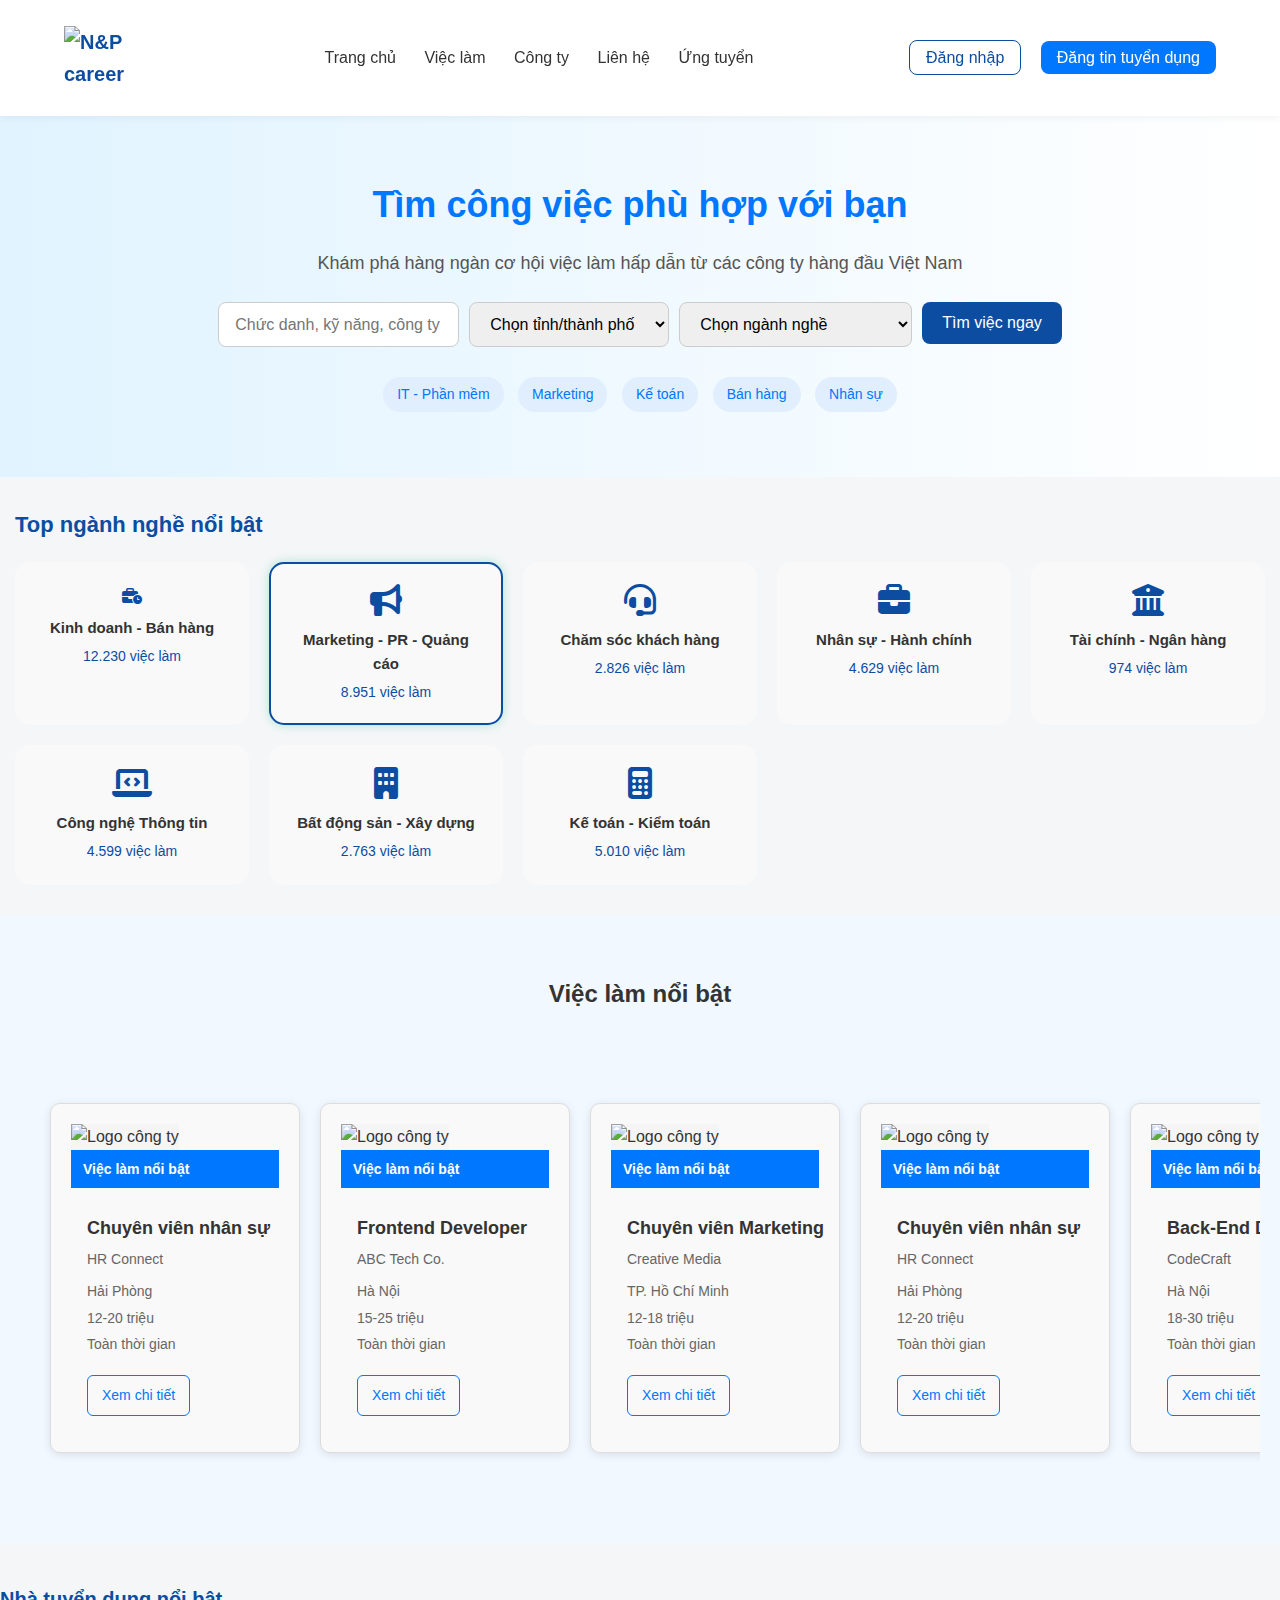
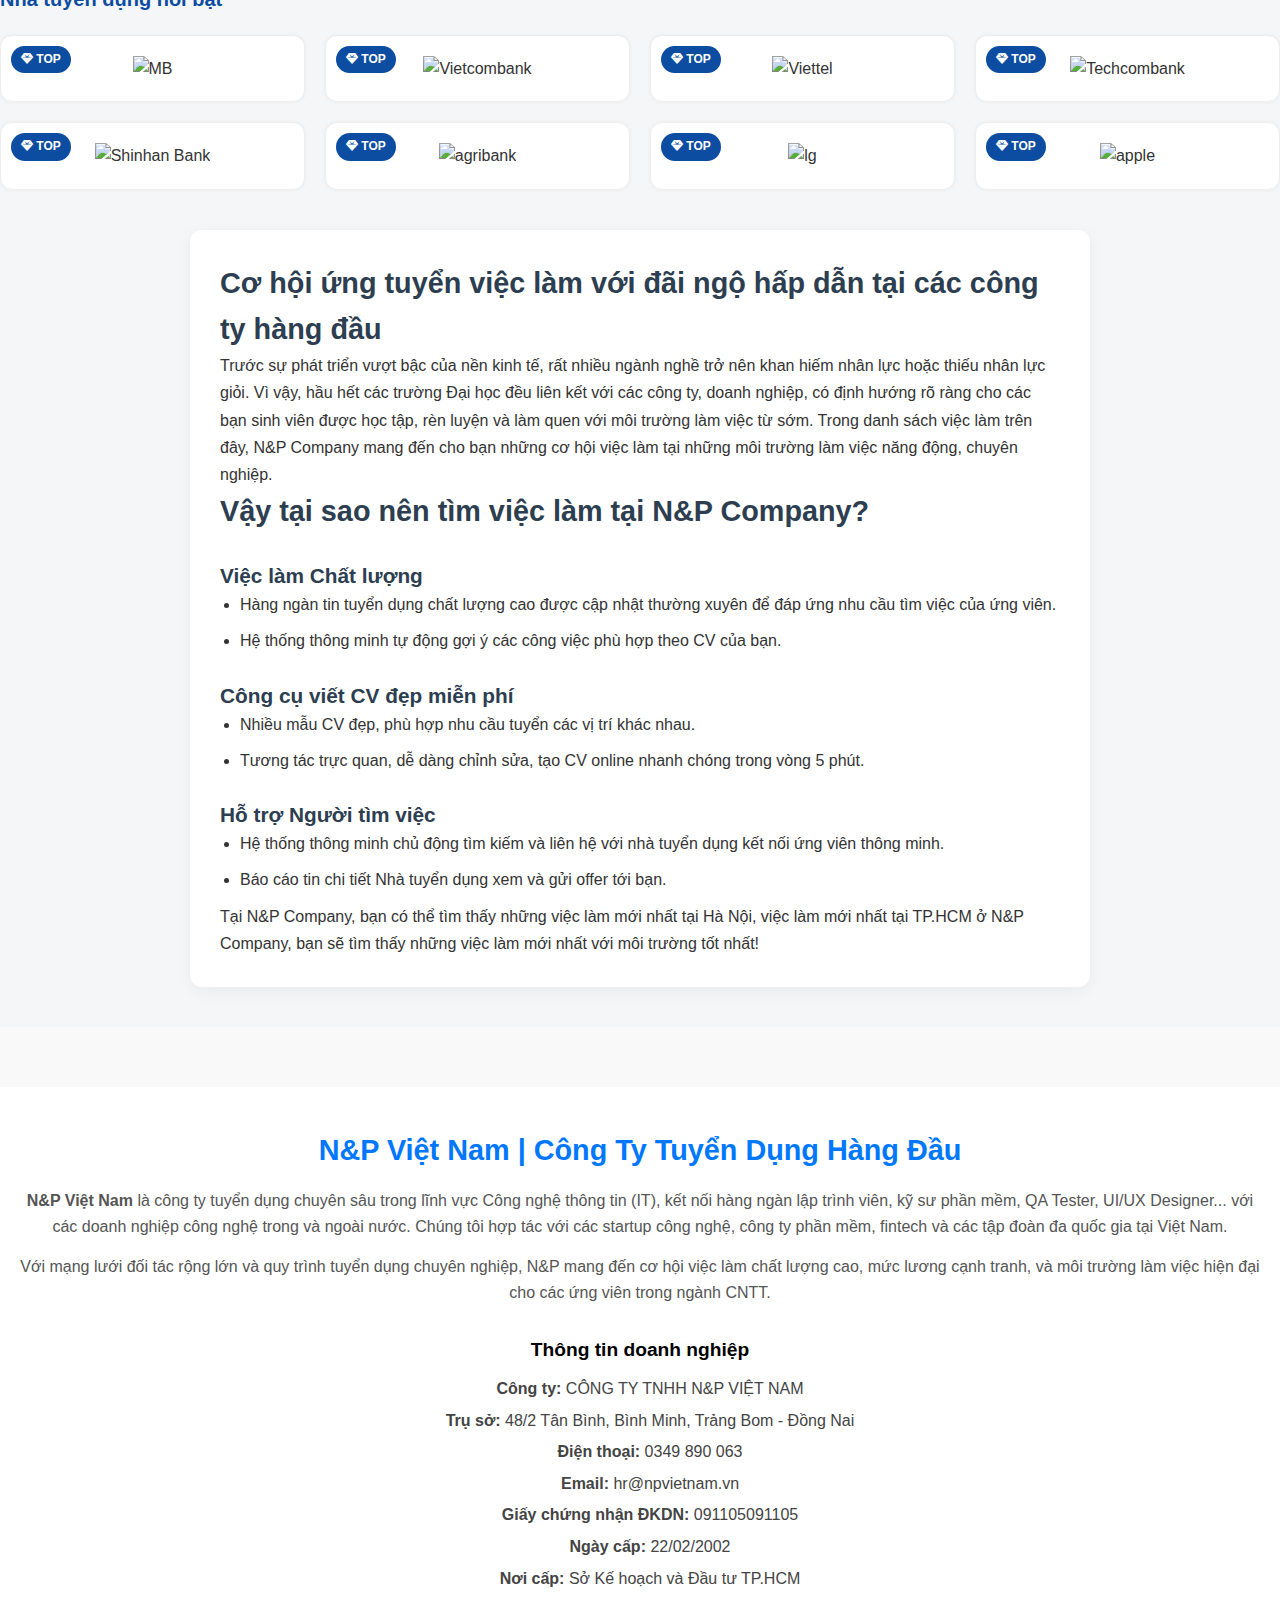
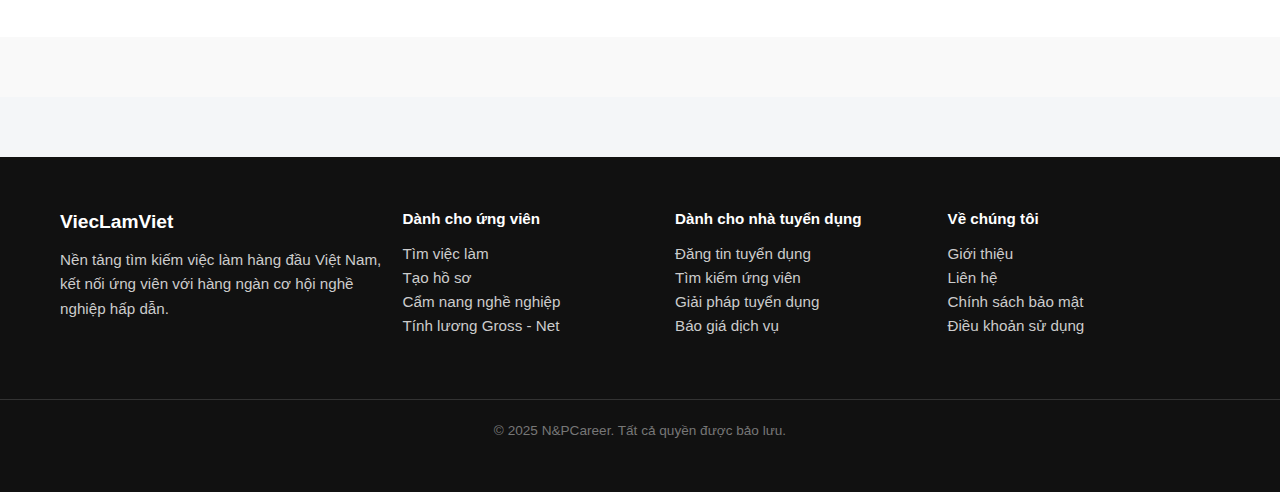
==== index.html @ 3289929c "Your commit message" ====
<!DOCTYPE html>
  <html lang="vi">
  <head>
    <meta charset="UTF-8">
    <meta name="viewport" content="width=device-width, initial-scale=1.0">
    <title>N&P</title>
    <link rel="stylesheet" href="./style.css">
    <link rel="stylesheet" href="https://cdn.jsdelivr.net/npm/swiper@11/swiper-bundle.min.css" />
<script src="https://cdn.jsdelivr.net/npm/swiper@11/swiper-bundle.min.js"></script>
<link rel="stylesheet" href="https://cdnjs.cloudflare.com/ajax/libs/font-awesome/6.5.0/css/all.min.css">

 
  </head>
  <body>
    
    <header class="header">
      <div class="container">
        <div class="logo"><img src="../picturesource/N&P Vietnam.png" alt="N&P career" style="height: 40px;"></div>

        <div class="menu">
          <a href="index.html">Trang chủ</a>
          <a href="jobs.html">Việc làm</a>
          <a href="companies.html">Công ty</a>
          <a href="contact.html">Liên hệ</a>
          <a href="register.html">Ứng tuyển</a>
        </div>
        
        <div class="actions">
          <a href="login.html" class="login">Đăng nhập</a>
          <a href="dangtuyendung.html" class="btn-primary">Đăng tin tuyển dụng</a>
        </div>
      </div>
    </header>
    

    <main>
      <section class="hero">
        <h1>Tìm công việc phù hợp với bạn</h1>
        <p>Khám phá hàng ngàn cơ hội việc làm hấp dẫn từ các công ty hàng đầu Việt Nam</p>
        <div class="search-box">
          <input type="text" placeholder="Chức danh, kỹ năng, công ty">
          <select name="tinh_thanh" id="tinh_thanh">
            <option value="">Chọn tỉnh/thành phố</option>
            <option value="An Giang">An Giang</option>
            <option value="Bà Rịa - Vũng Tàu">Bà Rịa - Vũng Tàu</option>
            <option value="Bắc Giang">Bắc Giang</option>
            <option value="Bắc Kạn">Bắc Kạn</option>
            <option value="Bạc Liêu">Bạc Liêu</option>
            <option value="Bắc Ninh">Bắc Ninh</option>
            <option value="Bến Tre">Bến Tre</option>
            <option value="Bình Định">Bình Định</option>
            <option value="Bình Dương">Bình Dương</option>
            <option value="Bình Phước">Bình Phước</option>
            <option value="Bình Thuận">Bình Thuận</option>
            <option value="Cà Mau">Cà Mau</option>
            <option value="Cần Thơ">Cần Thơ</option>
            <option value="Cao Bằng">Cao Bằng</option>
            <option value="Đà Nẵng">Đà Nẵng</option>
            <option value="Đắk Lắk">Đắk Lắk</option>
            <option value="Đắk Nông">Đắk Nông</option>
            <option value="Điện Biên">Điện Biên</option>
            <option value="Đồng Nai">Đồng Nai</option>
            <option value="Đồng Tháp">Đồng Tháp</option>
            <option value="Gia Lai">Gia Lai</option>
            <option value="Hà Giang">Hà Giang</option>
            <option value="Hà Nam">Hà Nam</option>
            <option value="Hà Nội">Hà Nội</option>
            <option value="Hà Tĩnh">Hà Tĩnh</option>
            <option value="Hải Dương">Hải Dương</option>
            <option value="Hải Phòng">Hải Phòng</option>
            <option value="Hậu Giang">Hậu Giang</option>
            <option value="Hòa Bình">Hòa Bình</option>
            <option value="Hưng Yên">Hưng Yên</option>
            <option value="Khánh Hòa">Khánh Hòa</option>
            <option value="Kiên Giang">Kiên Giang</option>
            <option value="Kon Tum">Kon Tum</option>
            <option value="Lai Châu">Lai Châu</option>
            <option value="Lâm Đồng">Lâm Đồng</option>
            <option value="Lạng Sơn">Lạng Sơn</option>
            <option value="Lào Cai">Lào Cai</option>
            <option value="Long An">Long An</option>
            <option value="Nam Định">Nam Định</option>
            <option value="Nghệ An">Nghệ An</option>
            <option value="Ninh Bình">Ninh Bình</option>
            <option value="Ninh Thuận">Ninh Thuận</option>
            <option value="Phú Thọ">Phú Thọ</option>
            <option value="Phú Yên">Phú Yên</option>
            <option value="Quảng Bình">Quảng Bình</option>
            <option value="Quảng Nam">Quảng Nam</option>
            <option value="Quảng Ngãi">Quảng Ngãi</option>
            <option value="Quảng Ninh">Quảng Ninh</option>
            <option value="Quảng Trị">Quảng Trị</option>
            <option value="Sóc Trăng">Sóc Trăng</option>
            <option value="Sơn La">Sơn La</option>
            <option value="Tây Ninh">Tây Ninh</option>
            <option value="Thái Bình">Thái Bình</option>
            <option value="Thái Nguyên">Thái Nguyên</option>
            <option value="Thanh Hóa">Thanh Hóa</option>
            <option value="Thừa Thiên Huế">Thừa Thiên Huế</option>
            <option value="Tiền Giang">Tiền Giang</option>
            <option value="TP Hồ Chí Minh">TP Hồ Chí Minh</option>
            <option value="Trà Vinh">Trà Vinh</option>
            <option value="Tuyên Quang">Tuyên Quang</option>
            <option value="Vĩnh Long">Vĩnh Long</option>
            <option value="Vĩnh Phúc">Vĩnh Phúc</option>
            <option value="Yên Bái">Yên Bái</option>
          </select>
          
          <select name="nganh_nghe" id="nganh_nghe">
            <option value="">Chọn ngành nghề</option>
            <option value="Công nghệ thông tin">Công nghệ thông tin</option>
            <option value="Kế toán - Kiểm toán">Kế toán - Kiểm toán</option>
            <option value="Marketing - Truyền thông">Marketing - Truyền thông</option>
            <option value="Kinh doanh - Bán hàng">Kinh doanh - Bán hàng</option>
            <option value="Hành chính - Nhân sự">Hành chính - Nhân sự</option>
            <option value="Tài chính - Ngân hàng">Tài chính - Ngân hàng</option>
            <option value="Giáo dục - Đào tạo">Giáo dục - Đào tạo</option>
            <option value="Xây dựng">Xây dựng</option>
            <option value="Bất động sản">Bất động sản</option>
            <option value="Vận tải - Kho vận">Vận tải - Kho vận</option>
            <option value="Sản xuất - Vận hành sản xuất">Sản xuất - Vận hành</option>
            <option value="Thiết kế - Mỹ thuật">Thiết kế - Mỹ thuật</option>
            <option value="Luật - Pháp lý">Luật - Pháp lý</option>
            <option value="Y tế - Dược">Y tế - Dược</option>
            <option value="Du lịch - Nhà hàng - Khách sạn">Du lịch - Nhà hàng - KS</option>
          </select>
        <a href="register.html"><button class="btn-primary">Tìm việc ngay</button></a>  
        </div>
        <div class="popular-tags">
          <span>IT - Phần mềm</span>
          <span>Marketing</span>
          <span>Kế toán</span>
          <span>Bán hàng</span>
          <span>Nhân sự</span>
        </div>
      </section>
      
        
        
      </div>
      
      
      <section class="top-careers">
        <h2>Top ngành nghề nổi bật</h2>
        <div class="career-grid">
          <div class="career-card">
            <i class="fa-solid fa-business-time"></i>
            <p class="career-name">Kinh doanh - Bán hàng</p>
            <p class="career-jobs">12.230 việc làm</p>
          </div>
          <div class="career-card active">
            <i class="fas fa-bullhorn fa-2x"></i>
            <p class="career-name">Marketing - PR - Quảng cáo</p>
            <p class="career-jobs">8.951 việc làm</p>
          </div>
          <div class="career-card">
            <i class="fas fa-headset fa-2x"></i>
            <p class="career-name">Chăm sóc khách hàng</p>
            <p class="career-jobs">2.826 việc làm</p>
          </div>
          <div class="career-card">
            <i class="fas fa-briefcase fa-2x"></i>
            <p class="career-name">Nhân sự - Hành chính</p>
            <p class="career-jobs">4.629 việc làm</p>
          </div>
          <div class="career-card">
            <i class="fas fa-university fa-2x"></i>
            <p class="career-name">Tài chính - Ngân hàng</p>
            <p class="career-jobs">974 việc làm</p>
          </div>
          <div class="career-card">
            <i class="fas fa-laptop-code fa-2x"></i>
            <p class="career-name">Công nghệ Thông tin</p>
            <p class="career-jobs">4.599 việc làm</p>
          </div>
          <div class="career-card">
            <i class="fas fa-building fa-2x"></i>
            <p class="career-name">Bất động sản - Xây dựng</p>
            <p class="career-jobs">2.763 việc làm</p>
          </div>
          <div class="career-card">
            <i class="fas fa-calculator fa-2x"></i>
            <p class="career-name">Kế toán - Kiểm toán</p>
            <p class="career-jobs">5.010 việc làm</p>
          </div>
        </div>
      </section>
      
        
      
      
      
      <section class="featured-jobs">
        <h2>Việc làm nổi bật</h2>
        <div class="job-slider-wrapper">
          <div class="job-list">
            <div class="job-card">
              <img src="../picturesource/vidia.jpg" alt="Logo công ty">
              <div class="job-card-header">Việc làm nổi bật</div>
              <div class="job-card-body">
                <h3>Chuyên viên nhân sự</h3>
                <p>HR Connect</p>
                <ul>
                  <li>Hải Phòng</li>
                  <li>12-20 triệu</li>
                  <li>Toàn thời gian</li>
                </ul>
                <a href="#" class="btn-outline">Xem chi tiết</a>
              </div>
            </div>
            <!-- Thẻ 1 -->
            <div class="job-card">
              <img src="../picturesource/amazon.jpg" alt="Logo công ty">
              <div class="job-card-header">Việc làm nổi bật</div>
              <div class="job-card-body">
                <h3>Frontend Developer</h3>
                <p>ABC Tech Co.</p>
                <ul>
                  <li>Hà Nội</li>
                  <li>15-25 triệu</li>
                  <li>Toàn thời gian</li>
                </ul>
                <a href="#" class="btn-outline">Xem chi tiết</a>
              </div>
            </div>
      
            <!-- Thẻ 2 -->
            <div class="job-card">
              <img src="../picturesource/apple.jpg" alt="Logo công ty">
              <div class="job-card-header">Việc làm nổi bật</div>
              <div class="job-card-body">
                <h3>Chuyên viên Marketing</h3>
                <p>Creative Media</p>
                <ul>
                  <li>TP. Hồ Chí Minh</li>
                  <li>12-18 triệu</li>
                  <li>Toàn thời gian</li>
                </ul>
                <a href="#" class="btn-outline">Xem chi tiết</a>
              </div>
            </div>
            <div class="job-card">
              <img src="../picturesource/vidia.jpg" alt="Logo công ty">
              <div class="job-card-header">Việc làm nổi bật</div>
              <div class="job-card-body">
                <h3>Chuyên viên nhân sự</h3>
                <p>HR Connect</p>
                <ul>
                  <li>Hải Phòng</li>
                  <li>12-20 triệu</li>
                  <li>Toàn thời gian</li>
                </ul>
                <a href="#" class="btn-outline">Xem chi tiết</a>
              </div>
            </div>
            <div class="job-card">
              <img src="../picturesource/gg.jpg" alt="Logo công ty">
              <div class="job-card-header">Việc làm nổi bật</div>
              <div class="job-card-body">
                <h3>Back-End Developer</h3>
                <p>CodeCraft</p>
                <ul>
                  <li>Hà Nội</li>
                  <li>18-30 triệu</li>
                  <li>Toàn thời gian</li>
                </ul>
                <a href="#" class="btn-outline">Xem chi tiết</a>
              </div>
            </div>
            <!-- Thẻ 3 -->
            <div class="job-card">
              <img src="../picturesource/lg.jpg" alt="Logo công ty">
              <div class="job-card-header">Việc làm nổi bật</div>
              <div class="job-card-body">
                <h3>Kế toán tổng hợp</h3>
                <p>Finance Corp</p>
                <ul>
                  <li>Đà Nẵng</li>
                  <li>10-15 triệu</li>
                  <li>Toàn thời gian</li>
                </ul>
                <a href="#" class="btn-outline">Xem chi tiết</a>
              </div>
            </div>
            <div class="job-card">
              <img src="../picturesource/lg.jpg" alt="Logo công ty">
              <div class="job-card-header">Việc làm nổi bật</div>
              <div class="job-card-body">
                <h3>Kế toán tổng hợp</h3>
                <p>Finance Corp</p>
                <ul>
                  <li>Đà Nẵng</li>
                  <li>10-15 triệu</li>
                  <li>Toàn thời gian</li>
                </ul>
                <a href="#" class="btn-outline">Xem chi tiết</a>
              </div>
            </div>
            <!-- Thẻ 4 -->
            <div class="job-card">
              <img src="../picturesource/vidia.jpg" alt="Logo công ty">
              <div class="job-card-header">Việc làm nổi bật</div>
              <div class="job-card-body">
                <h3>Chuyên viên nhân sự</h3>
                <p>HR Connect</p>
                <ul>
                  <li>Hải Phòng</li>
                  <li>12-20 triệu</li>
                  <li>Toàn thời gian</li>
                </ul>
                <a href="#" class="btn-outline">Xem chi tiết</a>
              </div>
            </div>
       <!-- Thẻ 1 -->
       <div class="job-card">
        <img src="../picturesource/amazon.jpg" alt="Logo công ty">
        <div class="job-card-header">Việc làm nổi bật</div>
        <div class="job-card-body">
          <h3>Frontend Developer</h3>
          <p>ABC Tech Co.</p>
          <ul>
            <li>Hà Nội</li>
            <li>15-25 triệu</li>
            <li>Toàn thời gian</li>
          </ul>
          <a href="#" class="btn-outline">Xem chi tiết</a>
        </div>
      </div>
            <!-- Thẻ 5 -->
            <div class="job-card">
              <img src="../picturesource/xiaomi.jpg" alt="Logo công ty">
              <div class="job-card-header">Việc làm nổi bật</div>
              <div class="job-card-body">
                <h3>UI/UX Designer</h3>
                <p>Design Pro</p>
                <ul>
                  <li>Hà Nội</li>
                  <li>14-22 triệu</li>
                  <li>Toàn thời gian</li>
                </ul>
                <a href="#" class="btn-outline">Xem chi tiết</a>
              </div>
            </div>
      
            <!-- Thêm 5 thẻ mới -->
            <div class="job-card">
              <img src="../picturesource/gg.jpg" alt="Logo công ty">
              <div class="job-card-header">Việc làm nổi bật</div>
              <div class="job-card-body">
                <h3>Back-End Developer</h3>
                <p>CodeCraft</p>
                <ul>
                  <li>Hà Nội</li>
                  <li>18-30 triệu</li>
                  <li>Toàn thời gian</li>
                </ul>
                <a href="#" class="btn-outline">Xem chi tiết</a>
              </div>
            </div>
      
            <div class="job-card">
              <img src="../picturesource/snapdragon.jpg" alt="Logo công ty">
              <div class="job-card-header">Việc làm nổi bật</div>
              <div class="job-card-body">
                <h3>Trợ lý giám đốc</h3>
                <p>ABC Holdings</p>
                <ul>
                  <li>Hải Dương</li>
                  <li>10-17 triệu</li>
                  <li>Toàn thời gian</li>
                </ul>
                <a href="#" class="btn-outline">Xem chi tiết</a>
              </div>
            </div>
            <div class="job-card">
              <img src="../picturesource/xiaomi.jpg" alt="Logo công ty">
              <div class="job-card-header">Việc làm nổi bật</div>
              <div class="job-card-body">
                <h3>UI/UX Designer</h3>
                <p>Design Pro</p>
                <ul>
                  <li>Hà Nội</li>
                  <li>14-22 triệu</li>
                  <li>Toàn thời gian</li>
                </ul>
                <a href="#" class="btn-outline">Xem chi tiết</a>
              </div>
            </div>
            <div class="job-card">
              <img src="../picturesource/samsung.jpg" alt="Logo công ty">
              <div class="job-card-header">Việc làm nổi bật</div>
              <div class="job-card-body">
                <h3>Nhân viên xuất nhập khẩu</h3>
                <p>Logistics Pro</p>
                <ul>
                  <li>Bình Dương</li>
                  <li>11-16 triệu</li>
                  <li>Toàn thời gian</li>
                </ul>
                <a href="#" class="btn-outline">Xem chi tiết</a>
              </div>
            </div>
      
            <div class="job-card">
              <img src="../picturesource/asus.jpg" alt="Logo công ty">
              <div class="job-card-header">Việc làm nổi bật</div>
              <div class="job-card-body">
                <h3>Tester</h3>
                <p>TestLab</p>
                <ul>
                  <li>TP. HCM</li>
                  <li>12-15 triệu</li>
                  <li>Toàn thời gian</li>
                </ul>
                <a href="#" class="btn-outline">Xem chi tiết</a>
              </div>
            </div>
      
            <div class="job-card">
              <img src="../picturesource/xiaomi.jpg" alt="Logo công ty">
              <div class="job-card-header">Việc làm nổi bật</div>
              <div class="job-card-body">
                <h3>Chuyên viên đào tạo</h3>
                <p>EduPro</p>
                <ul>
                  <li>Hà Nội</li>
                  <li>10-14 triệu</li>
                  <li>Toàn thời gian</li>
                </ul>
                <a href="#" class="btn-outline">Xem chi tiết</a>
              </div>
            </div>
          </div>
        </div>
      </section>
      <section class="featured-employers">
        <h2 class="section-title">Nhà tuyển dụng nổi bật</h2>
        <div class="employer-grid">
          <!-- Dòng 1 -->
          <div class="employer-card" data-aos="zoom-in">
            <span class="top-badge"><i class="fas fa-gem"></i> TOP</span>
            <img src="../picturesource/mb.jpg" alt="MB">
          </div>
          <div class="employer-card"data-aos="zoom-in" data-aos-delay="100">
            <span class="top-badge"><i class="fas fa-gem"></i> TOP</span>
            <img src="../picturesource/vietcombank.jpg" alt="Vietcombank">
          </div>
          <div class="employer-card"data-aos="zoom-in" data-aos-delay="200">
            <span class="top-badge"><i class="fas fa-gem"></i> TOP</span>
            <img src="../picturesource/viettel.jpg" alt="Viettel">
          </div>
          <div class="employer-card"data-aos="zoom-in" data-aos-delay="300">
            <span class="top-badge"><i class="fas fa-gem"></i> TOP</span>
            <img src="../picturesource/techcombank.jpg" alt="Techcombank">
          </div>
      
          <!-- Dòng 2 -->
          <div class="employer-card">
            <span class="top-badge"><i class="fas fa-gem"></i> TOP</span>
            <img src="../picturesource/shinhan.jpg" alt="Shinhan Bank">
          </div>
          <div class="employer-card">
            <span class="top-badge"><i class="fas fa-gem"></i> TOP</span>
            <img src="../picturesource/agribank.jpg" alt="agribank">
          </div>
          <div class="employer-card">
            <span class="top-badge"><i class="fas fa-gem"></i> TOP</span>
            <img src="../picturesource/lg.jpg" alt="lg">
          </div>
          <div class="employer-card">
            <span class="top-badge"><i class="fas fa-gem"></i> TOP</span>
            <img src="../picturesource/apple.jpg" alt="apple">
          </div>
        </div>
      </section>
     
      <section class="np-section">
        <h3>Cơ hội ứng tuyển việc làm với đãi ngộ hấp dẫn tại các công ty hàng đầu</h3>
        <p>Trước sự phát triển vượt bậc của nền kinh tế, rất nhiều ngành nghề trở nên khan hiếm nhân lực hoặc thiếu nhân lực giỏi. Vì vậy, hầu hết các trường Đại học đều liên kết với các công ty, doanh nghiệp, có định hướng rõ ràng cho các bạn sinh viên được học tập, rèn luyện và làm quen với môi trường làm việc từ sớm. Trong <span class="green">danh sách việc làm</span> trên đây, N&P Company mang đến cho bạn những cơ hội việc làm tại những môi trường làm việc năng động, chuyên nghiệp.</p>
    
        <h3>Vậy tại sao nên tìm việc làm tại N&P Company?</h3>
    
        <h4>Việc làm Chất lượng</h4>
        <ul>
          <li><span >Hàng ngàn tin tuyển dụng chất lượng cao được cập nhật thường xuyên để đáp ứng nhu cầu tìm việc của ứng viên.</span></li>
          <li><span >Hệ thống thông minh tự động gợi ý các công việc phù hợp theo CV của bạn.</span></li>
        </ul>
    
        <h4>Công cụ viết CV đẹp miễn phí</h4>
        <ul>
          <li>Nhiều mẫu CV đẹp, phù hợp nhu cầu tuyển các vị trí khác nhau.</li>
          <li>Tương tác trực quan, dễ dàng chỉnh sửa, tạo CV online nhanh chóng trong vòng 5 phút.</li>
        </ul>
    
        <h4>Hỗ trợ Người tìm việc</h4>
        <ul>
          <li>Hệ thống thông minh chủ động tìm kiếm và liên hệ với nhà tuyển dụng kết nối ứng viên thông minh.</li>
          <li>Báo cáo tin chi tiết Nhà tuyển dụng xem và gửi offer tới bạn.</li>
        </ul>
    
        <p>
          Tại <span >N&P Company</span>, bạn có thể tìm thấy những
          <span >việc làm mới nhất tại Hà Nội</span>,
          <span >việc làm mới nhất tại TP.HCM</span> ở N&P Company, bạn sẽ tìm thấy những việc làm mới nhất với môi trường tốt nhất!
        </p>
      </section>
      
      <section class="industries">
        

      
        <section class="company-info">
          <h2>N&P Việt Nam | Công Ty Tuyển Dụng Hàng Đầu</h2>
          <p>
            <strong>N&P Việt Nam</strong> là công ty tuyển dụng chuyên sâu trong lĩnh vực Công nghệ thông tin (IT), kết nối hàng ngàn lập trình viên, kỹ sư phần mềm, QA Tester, UI/UX Designer... 
            với các doanh nghiệp công nghệ trong và ngoài nước. Chúng tôi hợp tác với các startup công nghệ, công ty phần mềm, fintech và các tập đoàn đa quốc gia tại Việt Nam.
          </p>
          <p>
            Với mạng lưới đối tác rộng lớn và quy trình tuyển dụng chuyên nghiệp, N&P mang đến cơ hội việc làm chất lượng cao, mức lương cạnh tranh, và môi trường làm việc hiện đại cho các ứng viên trong ngành CNTT.
          </p>
        
          <h3>Thông tin doanh nghiệp</h3>
          <ul>
            <li><strong>Công ty:</strong> CÔNG TY TNHH N&P VIỆT NAM</li>
            <li><strong>Trụ sở:</strong> 48/2 Tân Bình, Bình Minh, Trảng Bom - Đồng Nai</li>
            <li><strong>Điện thoại:</strong> 0349 890 063</li>
            <li><strong>Email:</strong> hr@npvietnam.vn</li>
            <li><strong>Giấy chứng nhận ĐKDN:</strong> 091105091105</li>
            <li><strong>Ngày cấp:</strong> 22/02/2002</li>
            <li><strong>Nơi cấp:</strong> Sở Kế hoạch và Đầu tư TP.HCM</li>
          </ul>
        </section>
        
      
    </main>

    <footer style="background: #111; color: #ccc; padding: 50px 0; font-family: 'Poppins', sans-serif; font-size: 0.95rem;">
      <div style="max-width: 1200px; margin: auto; display: flex; flex-wrap: wrap; justify-content: space-between; padding: 0 20px;">
    
        <!-- Cột 1 -->
        <div style="flex: 1 1 250px; margin-bottom: 30px;">
          <h3 style="color: #fff; font-weight: 600; font-size: 1.2rem;">ViecLamViet</h3>
          <p style="margin: 10px 0 0; line-height: 1.6;">
            Nền tảng tìm kiếm việc làm hàng đầu Việt Nam, kết nối ứng viên với hàng ngàn cơ hội nghề nghiệp hấp dẫn.
          </p>
        </div>
    
        <!-- Cột 2 -->
        <div style="flex: 1 1 180px; margin-bottom: 30px;">
          <h4 style="color: #fff; font-weight: 600;">Dành cho ứng viên</h4>
          <ul style="list-style: none; padding: 0; margin: 10px 0 0;">
            <li><a href="#" style="color: #ccc; text-decoration: none;">Tìm việc làm</a></li>
            <li><a href="#" style="color: #ccc; text-decoration: none;">Tạo hồ sơ</a></li>
            <li><a href="#" style="color: #ccc; text-decoration: none;">Cẩm nang nghề nghiệp</a></li>
            <li><a href="#" style="color: #ccc; text-decoration: none;">Tính lương Gross - Net</a></li>
          </ul>
        </div>
    
        <!-- Cột 3 -->
        <div style="flex: 1 1 180px; margin-bottom: 30px;">
          <h4 style="color: #fff; font-weight: 600;">Dành cho nhà tuyển dụng</h4>
          <ul style="list-style: none; padding: 0; margin: 10px 0 0;">
            <li><a href="#" style="color: #ccc; text-decoration: none;">Đăng tin tuyển dụng</a></li>
            <li><a href="#" style="color: #ccc; text-decoration: none;">Tìm kiếm ứng viên</a></li>
            <li><a href="#" style="color: #ccc; text-decoration: none;">Giải pháp tuyển dụng</a></li>
            <li><a href="#" style="color: #ccc; text-decoration: none;">Báo giá dịch vụ</a></li>
          </ul>
        </div>
    
        <!-- Cột 4 -->
        <div style="flex: 1 1 180px; margin-bottom: 30px;">
          <h4 style="color: #fff; font-weight: 600;">Về chúng tôi</h4>
          <ul style="list-style: none; padding: 0; margin: 10px 0 0;">
            <li><a href="#" style="color: #ccc; text-decoration: none;">Giới thiệu</a></li>
            <li><a href="#" style="color: #ccc; text-decoration: none;">Liên hệ</a></li>
            <li><a href="#" style="color: #ccc; text-decoration: none;">Chính sách bảo mật</a></li>
            <li><a href="#" style="color: #ccc; text-decoration: none;">Điều khoản sử dụng</a></li>
          </ul>
        </div>
    
      </div>
    
      <div style="border-top: 1px solid #333; margin-top: 30px; text-align: center; padding-top: 20px; font-size: 0.85rem; color: #777;">
        © 2025 N&PCareer. Tất cả quyền được bảo lưu.
      </div>
    </footer>
    
    <script src="./hi.js">
     
    </script>
    <script src="https://unpkg.com/aos@2.3.1/dist/aos.js"></script>
    <script>
      AOS.init();
    </script>
  </body>
  </html>
---- style.css ----
* {
    margin: 0;
    padding: 0;
    box-sizing: border-box;
    font-family: 'Inter', sans-serif;
  }
  
  body {
    line-height: 1.6;
    color: #333;
    background-color: #f9f9f9;
  }
  
  .container {
    width: 90%;
    max-width: 1200px;
    margin: 0 auto;
  }
  
  /* Header */
  .header {
    background: #fff;
    box-shadow: 0 1px 4px rgba(0,0,0,0.1);
    position: fixed;
    top: 0;
    left: 0;
    width: 100%;
    z-index: 1000;
  }
  
  .header .container {
    display: flex;
    justify-content: space-between;
    align-items: center;
    padding: 16px 0;
  }
  
  .logo {
    font-weight: bold;
    font-size: 20px;
    color: #0c4da2;
    width: 120px;
    height: auto;
  }



  
  .menu a {
    margin: 0 10px;
    text-decoration: none;
    color: #333;
    font-weight: 500;
  }
  
  .actions a {
    margin-left: 16px;
    text-decoration: none;
    padding: 8px 16px;
    border-radius: 6px;
  }
  
  .actions .login {
    color: #0c4da2;
    border: 1px solid #0c4da2;
  }
  
  .btn-primary {
    background: #0c4da2;
    color: #fff;
    border: none;
    cursor: pointer;
    padding: 8px 16px;
    border-radius: 6px;
    text-decoration: none;
  }
  
  /* Hero Section */
  .hero {
    padding: 140px 0 60px;
    background: url('../picturesource/banner2.jpg') center/cover no-repeat;
    text-align: center;
    color: #fff;
  }
  
  .hero h1 {
    font-size: 2rem;
    margin-bottom: 10px;
    color: #0c4da2;
  }
  
  .hero p {
    margin-bottom: 30px;
    color: #555;
  }
  
  .search-box {
    display: flex;
    flex-wrap: wrap;
    justify-content: center;
    gap: 10px;
    margin-bottom: 20px;
  }
  
  .search-box input,
  .search-box select,
  .search-box button {
    padding: 10px;
    border-radius: 6px;
    border: 1px solid #ccc;
    font-size: 1rem;
  }
  
  .search-box button {
    background: #0c4da2;
    color: #fff;
    border: none;
  }
  
  .popular-tags span {
    display: inline-block;
    margin: 0 8px;
    padding: 4px 10px;
    background: #eef2f7;
    border-radius: 20px;
    color: #0c4da2;
    font-size: 0.9rem;
  }
  
  /* Featured Jobs */
  .featured-jobs {
    padding: 60px 0;
    background: #fff;
    text-align: center;
  }
  
  .job-list {
    display: grid;
    grid-template-columns: repeat(auto-fit, minmax(280px, 1fr));
    gap: 20px;
    margin-top: 30px;
  }
  
  .job-card {
    background: #f3f6fb;
    padding: 20px;
    border-radius: 8px;
    text-align: left;
  }
  
  .job-card-header {
    font-size: 0.9rem;
    color: #0c4da2;
    font-weight: 600;
    margin-bottom: 10px;
  }
  
  .job-card h3 {
    font-size: 1.1rem;
    margin-bottom: 4px;
  }
  
  .job-card ul {
    list-style: none;
    padding-left: 0;
    margin: 8px 0;
    color: #666;
  }
  
  .btn-outline {
    display: inline-block;
    margin-top: 10px;
    padding: 6px 12px;
    border: 1px solid #0c4da2;
    color: #0c4da2;
    border-radius: 6px;
    text-decoration: none;
  }
  
  /* Industries Section */
  .industries {
    padding: 60px 0;
    background: #f9f9f9;
    text-align: center;
  }
  
  .industry-grid {
    display: grid;
    grid-template-columns: repeat(auto-fit, minmax(240px, 1fr));
    gap: 20px;
    margin-top: 30px;
  }
  
  .industry-item {
    background: #fff;
    padding: 20px;
    border: 1px solid #ddd;
    border-radius: 8px;
  }
  
  .center {
    margin-top: 30px;
  }
  
  /* How it Works */
  .how-it-works {
    padding: 60px 0;
    background: #fff;
    text-align: center;
  }
  
  .steps {
    display: grid;
    grid-template-columns: repeat(auto-fit, minmax(240px, 1fr));
    gap: 20px;
    margin-top: 30px;
  }
  
  .step {
    background: #f3f6fb;
    padding: 20px;
    border-radius: 8px;
  }
  
  /* Footer */
  footer {
    background: #0c4da2;
    color: #fff;
    padding-top: 40px;
  }
  
  .footer-content {
    display: grid;
    grid-template-columns: repeat(auto-fit, minmax(220px, 1fr));
    gap: 20px;
    padding: 0 5% 30px;
  }
  
  .footer-col h4, .footer-col h3 {
    margin-bottom: 10px;
    font-weight: 600;
  }
  
  .footer-col ul {
    list-style: none;
    padding-left: 0;
  }
  
  .footer-col ul li {
    margin-bottom: 8px;
  }
  
  .footer-col ul li a {
    color: #fff;
    text-decoration: none;
    font-size: 0.95rem;
  }
  
  .footer-bottom {
    text-align: center;
    padding: 20px 10px;
    border-top: 1px solid rgba(255,255,255,0.1);
    font-size: 0.9rem;
    color: #eee;
  }
  /* Container chứa danh sách job card */
.job-slider-wrapper {
  overflow-x: auto;
  white-space: nowrap;
  scroll-behavior: smooth;
  padding: 10px;
}

/* Mỗi thẻ job hiển thị inline và có khoảng cách */
.job-list {
  display: inline-flex;
  gap: 20px;
}

/* Đảm bảo thẻ job hiển thị đúng */
.job-card {
  min-width: 250px;
  max-width: 250px;
  background: #fff;
  border: 1px solid #ddd;
  border-radius: 8px;
  overflow: hidden;
  flex-shrink: 0;
  box-shadow: 0 2px 6px rgba(0,0,0,0.05);
}

  .job-slider {
    overflow: hidden;
    position: relative;
    width: 100%;
  }
  
  .job-list {
    display: flex;
    gap: 20px;
    transition: transform 0.5s ease-in-out;
    width: max-content;
  }
  .job-card {
    min-width: 300px; /* Chiều rộng cố định cho mỗi slide */
    flex-shrink: 0;
  }
  
  .job-slider-wrapper {
    overflow: hidden;
    width: 100%;
  }
  
  .job-list {
    display: flex;
    gap: 20px;
    transition: transform 0.5s ease;
  }
  
  .job-card {
    flex: 0 0 250px; /* Kích thước mỗi thẻ */
    background-color: #fff;
    border-radius: 10px;
    box-shadow: 0 2px 6px rgba(0, 0, 0, 0.1);
    overflow: hidden;
    transition: transform 0.3s;
  }
  
  .job-card img {
    width: 100%;
    height: 120px;
    object-fit: cover;
  }
  
  .job-card-body {
    padding: 15px;
  }
  
  .job-card-body h3 {
    font-size: 16px;
    margin-bottom: 5px;
  }
  
  .job-card-body ul {
    list-style: none;
    padding: 0;
    font-size: 14px;
    margin-bottom: 10px;
  }
  
  .btn-outline {
    padding: 6px 10px;
    font-size: 14px;
    border: 1px solid #007bff;
    color: #007bff;
    border-radius: 5px;
    text-decoration: none;
  }
  

  /* ===== STYLE CHO CÔNG TY N&P ===== */

body {
  font-family: 'Segoe UI', Tahoma, Geneva, Verdana, sans-serif;
  background-color: #f5f7fa;
  color: #333;
  margin: 0;
  padding: 0;
}
.company-info {
  width: 100%;
  max-width: none;
  margin: 0 auto;
  padding: 40px 20px;
  background-color: #ffffff;
  box-shadow: none;
  border-radius: 0;
  font-family: 'Poppins', sans-serif;
}

.company-info h2 {
  text-align: center;
  color: #0d5ab9;
  font-size: 1.8rem;
  margin-bottom: 20px;
}

.company-info p {
  font-size: 1rem;
  color: #333;
  line-height: 1.6;
  margin-bottom: 15px;
}

.company-info h3 {
  margin-top: 30px;
  font-size: 1.2rem;
  color: #000;
}

.company-info ul {
  list-style: none;
  padding-left: 0;
}

.company-info li {
  margin-bottom: 10px;
  /* Xoá padding-left vì không cần chừa chỗ cho dấu tích */
  padding-left: 0;
}



.btn-view {
  display: inline-block;
  margin-top: 10px;
  padding: 10px 20px;
  background: #2e5aac;
  color: white;
  border-radius: 6px;
  text-decoration: none;
  transition: background 0.2s ease;
}

.btn-view:hover {
  background: #1a3d80;
}


/* style.css */

* {
  box-sizing: border-box;
  margin: 0;
  padding: 0;
  font-family: 'Segoe UI', Tahoma, Geneva, Verdana, sans-serif;
}

body {
  background-color: #f9f9f9;
  color: #333;
  line-height: 1.6;
}

/* Header */
.header {
  background-color: #ffffff;
  box-shadow: 0 2px 8px rgba(0, 0, 0, 0.05);
  padding: 10px 0;
  position: sticky;
  top: 0;
  z-index: 1000;
}

.container {
  width: 90%;
  max-width: 1200px;
  margin: auto;
  display: flex;
  justify-content: space-between;
  align-items: center;
}

.logo img {
  height: 40px;
}

.menu a {
  margin: 0 12px;
  text-decoration: none;
  color: #333;
  font-weight: 500;
  transition: color 0.3s;
}

.menu a:hover {
  color: #0077ff;
}

.actions a {
  margin-left: 15px;
  text-decoration: none;
  padding: 8px 16px;
  border-radius: 8px;
  transition: all 0.3s;
}

.login {
  border: 1px solid #0077ff;
  color: #0077ff;
}

.login:hover {
  background-color: #0077ff;
  color: white;
}

.btn-primary {
  background-color: #0077ff;
  color: white;
  border: none;
  font-weight: 500;
}

.btn-primary:hover {
  background-color: #005fcc;
}

/* Hero section */
.hero {
  background: linear-gradient(to right, #e0f3ff, #ffffff);
  padding: 60px 20px;
  text-align: center;
}

.hero h1 {
  font-size: 36px;
  margin-bottom: 15px;
  color: #0077ff;
}

.hero p {
  font-size: 18px;
  margin-bottom: 25px;
  color: #555;
}

.search-box {
  display: flex;
  justify-content: center;
  gap: 10px;
  flex-wrap: wrap;
  margin-bottom: 25px;
}

.search-box input,
.search-box select {
  padding: 12px 16px;
  border: 1px solid #ccc;
  border-radius: 8px;
  min-width: 200px;
}

.search-box button {
  padding: 12px 20px;
  border-radius: 8px;
}

.popular-tags {
  margin-top: 20px;
}

.popular-tags span {
  background-color: #e0eefe;
  color: #0077ff;
  border-radius: 20px;
  padding: 6px 14px;
  margin: 5px;
  display: inline-block;
  font-size: 14px;
}

/* Featured jobs */
.featured-jobs {
  padding: 60px 20px;
  background-color: #f2f8ff;
}

.featured-jobs h2 {
  text-align: center;
  margin-bottom: 30px;
  color: #333;
}

.job-slider-wrapper {
  overflow-x: auto;
}

.job-list {
  display: flex;
  gap: 20px;
  transition: transform 0.5s ease;
}

.job-card {
  background-color: white;
  border-radius: 12px;
  box-shadow: 0 4px 10px rgba(0, 0, 0, 0.06);
  overflow: hidden;
  min-width: 250px;
  flex: 0 0 auto;
}

.job-card img {
  width: 100%;
  height: 100px;
  object-fit: contain;
  background-color: #f5f5f5;
}

.job-card-header {
  background-color: #0077ff;
  color: white;
  padding: 8px 12px;
  font-weight: bold;
  font-size: 14px;
}

.job-card-body {
  padding: 16px;
}

.job-card-body h3 {
  font-size: 18px;
  margin-bottom: 5px;
}

.job-card-body p {
  font-size: 14px;
  margin-bottom: 10px;
  color: #666;
}

.job-card-body ul {
  list-style: none;
  padding-left: 0;
  margin-bottom: 10px;
  font-size: 14px;
}

.job-card-body li {
  margin-bottom: 4px;
}

.btn-outline {
  display: inline-block;
  padding: 8px 14px;
  border: 1px solid #0077ff;
  color: #0077ff;
  border-radius: 6px;
  text-decoration: none;
  transition: background 0.3s;
}

.btn-outline:hover {
  background-color: #0077ff;
  color: white;
}

/* Company Info */
.company-info {
  padding: 40px 20px;
  background-color: #fff;
}

.company-info h2 {
  margin-bottom: 15px;
  color: #0077ff;
}

.company-info p {
  margin-bottom: 15px;
  color: #555;
}

.company-info ul {
  margin-top: 10px;
  padding-left: 20px;
  color: #444;
}

.company-info li {
  margin-bottom: 6px;
}

/* Footer */
footer {
  background-color: #1e1e1e;
  color: #ccc;
  padding-top: 40px;
  margin-top: 60px;
}

.footer-content {
  display: flex;
  justify-content: space-around;
  flex-wrap: wrap;
  padding: 20px;
  max-width: 1200px;
  margin: auto;
}

.footer-col {
  margin-bottom: 20px;
  min-width: 200px;
}

.footer-col h3,
.footer-col h4 {
  color: #ffffff;
  margin-bottom: 15px;
}

.footer-col ul {
  list-style: none;
  padding: 0;
}

.footer-col ul li {
  margin-bottom: 10px;
}

.footer-col ul li a {
  text-decoration: none;
  color: #ccc;
  transition: color 0.3s;
}

.footer-col ul li a:hover {
  color: #ffffff;
}

.footer-bottom {
  background-color: #111;
  text-align: center;
  padding: 10px;
  font-size: 14px;
  color: #888;
}
body {
  font-family: 'Poppins', sans-serif;
  margin: 0;
  padding: 20px;
  background: #f0f4f7;
}

h1 {
  text-align: center;
  color: #333;
  margin-bottom: 30px;
  font-size: 2rem;
}

.company-list {
  display: flex;
  flex-wrap: wrap;
  justify-content: center;
  gap: 30px;
}

.company-card {
  background: #ffffff;
  border-radius: 15px;
  padding: 20px;
  width: 260px;
  box-shadow: 0 10px 30px rgba(0,0,0,0.1);
  text-align: center;
  transition: transform 0.3s ease, box-shadow 0.3s ease;
}

.company-card:hover {
  transform: translateY(-10px);
  box-shadow: 0 20px 50px rgba(0,0,0,0.2);
}

.company-card img {
  height: 60px;
  margin-bottom: 15px;
  transition: transform 0.3s ease;
}

.company-card img:hover {
  transform: scale(1.1);
}

.company-card h3 {
  margin: 10px 0 5px;
  color: #333;
  font-weight: 600;
  font-size: 1.2rem;
}

.company-card p {
  margin: 4px 0;
  color: #555;
  font-size: 1rem;
}

.company-card a {
  display: inline-block;
  margin-top: 12px;
  padding: 10px 15px;
  background: #007bff;
  color: white;
  text-decoration: none;
  border-radius: 5px;
  font-weight: 600;
  transition: background 0.3s ease;
}

.company-card a:hover {
  background: #0056b3;
}
body {
  font-family: 'Poppins', sans-serif;
  margin: 0;
  padding: 0;
  background-color: #f0f6ff;
}

.register-section {
  max-width: 500px;
  margin: 80px auto;
  background: #eaf6fe;
  padding: 40px;
  border-radius: 16px;
  box-shadow: 0 4px 20px rgba(0, 0, 0, 0.05);
}

.register-section h1 {
  text-align: center;
  color: #003366;
  font-size: 2rem;
  margin-bottom: 30px;
}

form label {
  display: block;
  font-weight: 600;
  margin: 12px 0 6px;
  color: #333;
}

form input {
  width: 100%;
  padding: 12px;
  border: 1px solid #ccc;
  border-radius: 8px;
  font-size: 1rem;
  transition: all 0.3s ease;
}

form input:focus {
  border-color: #007bff;
  box-shadow: 0 0 6px rgba(0, 123, 255, 0.3);
}

.submit-btn {
  width: 100%;
  padding: 14px;
  background-color: #007bff;
  color: #fff;
  border: none;
  border-radius: 8px;
  font-weight: 600;
  font-size: 1rem;
  margin-top: 25px;
  cursor: pointer;
  transition: background 0.3s ease, transform 0.2s ease;
}

.submit-btn:hover {
  background-color: #0056b3;
  transform: translateY(-2px);
}

.submit-btn:active {
  transform: translateY(0);
}

.login-link {
  text-align: center;
  margin-top: 20px;
  font-size: 0.95rem;
  color: #333;
}

.login-link a {
  color: #007bff;
  text-decoration: none;
  font-weight: 600;
}

.login-link a:hover {
  text-decoration: underline;
}

@media (max-width: 600px) {
  .register-section {
    padding: 25px;
    margin: 40px 20px;
  }
}
body {
  font-family: 'Poppins', sans-serif;
  margin: 0;
  padding: 0;
  background-color: #f0f6ff;
}

.contact-section {
  max-width: 900px;
  margin: 60px auto;
  background: #fff;
  padding: 40px;
  border-radius: 16px;
  box-shadow: 0 4px 20px rgba(0, 0, 0, 0.05);
}

.contact-section h1 {
  text-align: center;
  color: #003366;
  margin-bottom: 20px;
  font-size: 2rem;
}

.contact-info {
  text-align: center;
  color: #555;
  font-size: 1rem;
  margin-bottom: 30px;
}

.contact-info p {
  margin: 6px 0;
}

form label {
  display: block;
  font-weight: 600;
  margin: 15px 0 8px;
  color: #333;
}

form input, form textarea {
  width: 100%;
  padding: 12px;
  border: 1px solid #ccc;
  border-radius: 8px;
  font-size: 1rem;
  transition: all 0.3s ease;
}

form input:focus, form textarea:focus {
  border-color: #007bff;
  box-shadow: 0 0 6px rgba(0, 123, 255, 0.3);
}

form textarea {
  resize: vertical;
  height: 140px;
}

.submit-btn {
  display: block;
  width: 100%;
  padding: 14px;
  background-color: #007bff;
  color: #fff;
  border: none;
  border-radius: 8px;
  font-weight: 600;
  font-size: 1rem;
  margin-top: 20px;
  cursor: pointer;
  transition: background 0.3s ease, transform 0.2s ease;
}

.submit-btn:hover {
  background-color: #0056b3;
  transform: translateY(-2px);
}

.submit-btn:active {
  transform: translateY(0);
}

@media (max-width: 600px) {
  .contact-section {
    padding: 20px;
  }
}
.job-list {
  display: flex;
  flex-wrap: wrap;
  gap: 20px;
  padding: 20px;
  justify-content: center;
}

.job-card {
  width: calc(50% - 20px); /* 2 cột trên mỗi hàng, trừ khoảng cách */
  background: #f9f9f9;
  border-radius: 10px;
  padding: 20px;
  box-shadow: 0 2px 10px rgba(0,0,0,0.1);
  transition: transform 0.3s;
}

.job-card:hover {
  transform: translateY(-5px);
}
.contact-section {
  max-width: 600px;
  margin: 50px auto;
  padding: 30px;
  background: #fdfdfd;
  border-radius: 10px;
  box-shadow: 0 4px 20px rgba(0,0,0,0.1);
  font-family: 'Poppins', sans-serif;
  animation: slideFade 0.8s ease forwards;
  opacity: 0;
  transform: translateY(30px);
}

@keyframes slideFade {
  to {
    opacity: 1;
    transform: translateY(0);
  }
}

/* Styling form */
.contact-section h1 {
  font-size: 1.8rem;
  margin-bottom: 20px;
  text-align: center;
}

.contact-section form {
  display: flex;
  flex-direction: column;
}

.contact-section input,
.contact-section textarea {
  padding: 12px;
  margin-bottom: 15px;
  border: 1px solid #ccc;
  border-radius: 6px;
  font-size: 1rem;
}

.submit-btn {
  background: #007bff;
  color: white;
  padding: 12px;
  border: none;
  border-radius: 6px;
  font-size: 1rem;
  cursor: pointer;
  transition: background 0.3s ease;
}

.submit-btn:hover {
  background: #0c4da2;
}
.top-careers {
  padding: 30px 15px;
}

.top-careers h2 {
  color: #0c4da2;
  margin-bottom: 20px;
  font-size: 22px;
}

.career-grid {
  display: grid;
  grid-template-columns: repeat(auto-fit, minmax(200px, 1fr));
  gap: 20px;
}

.career-card {
  background-color: #f9f9f9;
  border-radius: 15px;
  text-align: center;
  padding: 20px;
  transition: all 0.3s ease;
  border: 2px solid transparent;
}

.career-card:hover {
  transform: translateY(-5px);
  box-shadow: 0 4px 12px rgba(0, 0, 0, 0.1);
}

.career-card.active {
  border-color: #0c4da2;
  box-shadow: 0 0 10px rgba(0, 194, 110, 0.3);
}

.career-card img {
  width: 50px;
  height: 50px;
  margin-bottom: 12px;
}

.career-name {
  font-weight: 600;
  margin-bottom: 5px;
  font-size: 15px;
}

.career-jobs {
  color: #0c4da2;
  font-size: 14px;
}
.career-card i {
  color: #0c4da2;
  margin-bottom: 12px;
}
.featured-employers {
  margin: 40px 0;
}

.section-title {
  font-size: 20px;
  font-weight: bold;
  color: #0c4da2;
  margin-bottom: 20px;
}

.employer-grid {
  display: grid;
  grid-template-columns: repeat(4, 1fr);
  gap: 20px;
}

.employer-card {
  position: relative;
  border: 1px solid #eee;
  border-radius: 12px;
  padding: 20px;
  text-align: center;
  background-color: #fff;
  box-shadow: 0 0 4px rgba(0,0,0,0.05);
}

.employer-card img {
  max-width: 100%;
  max-height: 60px;
  object-fit: contain;
}

.top-badge {
  position: absolute;
  top: 10px;
  left: 10px;
  background-color: #0c4da2;
  color: #fff;
  padding: 4px 10px;
  font-size: 12px;
  border-radius: 20px;
  font-weight: bold;
}
body {
  font-family: 'Poppins', sans-serif;
  margin: 0;
  padding: 0;
  background: #f4f6f8;
}

/* Animation keyframes */
@keyframes fadeInUp {
  from {
    opacity: 0;
    transform: translateY(30px);
  }
  to {
    opacity: 1;
    transform: translateY(0);
  }
}

@keyframes popIn {
  0% {
    transform: scale(0.9);
    opacity: 0;
  }
  100% {
    transform: scale(1);
    opacity: 1;
  }
}

/* Logo animation */
.logo img {
  animation: popIn 0.6s ease-out;
  height: 60px; /* tăng lên cho dễ nhìn */
}

/* Form section animation */
.register-section {
  max-width: 500px;
  margin: 50px auto;
  padding: 30px;
  background: #fff;
  border-radius: 12px;
  box-shadow: 0 4px 20px rgba(0,0,0,0.05);
  animation: fadeInUp 0.7s ease;
}

.register-section h1 {
  text-align: center;
  margin-bottom: 25px;
  color: #333;
}

.register-section form {
  display: flex;
  flex-direction: column;
}

.register-section label {
  margin-top: 15px;
  font-weight: 500;
}

.register-section input {
  padding: 10px;
  border: 1px solid #ccc;
  border-radius: 6px;
  margin-top: 5px;
}

.submit-btn {
  margin-top: 25px;
  padding: 12px;
  background-color: #007bff;
  color: white;
  border: none;
  border-radius: 8px;
  font-size: 1rem;
  font-weight: 600;
  cursor: pointer;
  transition: background-color 0.3s;
}

.submit-btn:hover {
  background-color: #0056b3;
}

.login-link {
  margin-top: 20px;
  text-align: center;
}

.login-link a {
  color: #007bff;
  text-decoration: none;
}

.login-link a:hover {
  text-decoration: underline;
}
.np-section {
  font-family: "Segoe UI", Tahoma, Geneva, Verdana, sans-serif;
  background-color: #fff;
  padding: 30px;
  border-radius: 12px;
  box-shadow: 0 4px 16px rgba(0, 0, 0, 0.05);
  max-width: 900px;
  margin: 40px auto;
  color: #333;
}

.np-section h3 {
  color: #2c3e50;
  font-size: 1.8em;
}

.np-section h4 {
  color: #2c3e50;
  font-size: 1.3em;
  margin-top: 25px;
}

.np-section ul {
  list-style: disc;
  padding-left: 20px;
}

.np-section li {
  margin-bottom: 10px;
  line-height: 1.6;
}





.np-section p {
  line-height: 1.7;
}
.employer-container {
  display: grid;
  grid-template-columns: repeat(auto-fit, minmax(180px, 1fr));
  gap: 20px;
  padding: 20px;
}
.login-section {
  max-width: 450px;
  margin: 100px auto;
  padding: 40px;
  background: #fefefe;
  border-radius: 12px;
  box-shadow: 0 10px 25px rgba(0,0,0,0.1);
  animation: fadeInUp 0.6s ease-in-out;
  font-family: 'Poppins', sans-serif;
}

.login-section h1 {
  font-size: 2rem;
  margin-bottom: 20px;
  text-align: center;
  color: #333;
}

.login-form {
  display: flex;
  flex-direction: column;
}

.login-form label {
  font-weight: 600;
  margin-bottom: 6px;
  color: #555;
}

.login-form input {
  padding: 10px 14px;
  margin-bottom: 18px;
  border: 1px solid #ccc;
  border-radius: 8px;
  font-size: 0.95rem;
}

.login-form input:focus {
  border-color: #2e8bff;
  outline: none;
  box-shadow: 0 0 5px rgba(46, 139, 255, 0.3);
}

.login-btn {
  padding: 12px;
  background-color: #2e8bff;
  color: white;
  border: none;
  border-radius: 8px;
  cursor: pointer;
  font-weight: 600;
  transition: background 0.3s;
}

.login-btn:hover {
  background-color: #1a6edf;
}

.login-footer {
  margin-top: 15px;
  text-align: center;
  font-size: 0.9rem;
  color: #666;
}

.login-footer a {
  color: #2e8bff;
  text-decoration: none;
  font-weight: 500;
}

.login-footer a:hover {
  text-decoration: underline;
}

@keyframes fadeInUp {
  0% {
    opacity: 0;
    transform: translateY(40px);
  }
  100% {
    opacity: 1;
    transform: translateY(0);
  }
}
.postjob-container {
  display: flex;
  flex-wrap: wrap;
  background: linear-gradient(135deg, #f0f8ff, #e6f0ff);
  border-radius: 16px;
  box-shadow: 0 8px 20px rgba(0,0,0,0.1);
  max-width: 1000px;
  margin: 80px auto;
  overflow: hidden;
  animation: fadeIn 0.7s ease;
}

.postjob-left, .postjob-right {
  flex: 1 1 50%;
  padding: 40px;
  font-family: 'Poppins', sans-serif;
}

.postjob-left {
  background: #2e8bff;
  color: white;
  display: flex;
  flex-direction: column;
  justify-content: center;
}

.postjob-left h2 {
  font-size: 2rem;
  margin-bottom: 10px;
}

.postjob-left img {
  margin-top: 20px;
  max-width: 100%;
}

.postjob-right h1 {
  font-size: 1.8rem;
  margin-bottom: 30px;
  color: #333;
}

.postjob-form .input-group {
  margin-bottom: 18px;
}

.postjob-form label {
  display: block;
  font-weight: 600;
  margin-bottom: 6px;
  color: #444;
}

.postjob-form label i {
  margin-right: 6px;
  color: #2e8bff;
}

.postjob-form input,
.postjob-form textarea {
  width: 100%;
  padding: 12px 14px;
  border: 1px solid #ccc;
  border-radius: 8px;
  font-size: 0.95rem;
  transition: border-color 0.3s;
}

.postjob-form textarea {
  resize: vertical;
  min-height: 100px;
}

.postjob-form input:focus,
.postjob-form textarea:focus {
  border-color: #2e8bff;
  outline: none;
  box-shadow: 0 0 5px rgba(46, 139, 255, 0.3);
}

.postjob-btn {
  width: 100%;
  padding: 14px;
  background-color: #2e8bff;
  color: white;
  border: none;
  border-radius: 8px;
  font-weight: 600;
  font-size: 1rem;
  cursor: pointer;
  transition: background 0.3s;
}

.postjob-btn:hover {
  background-color: #1a6edf;
}

@keyframes fadeIn {
  0% {
    opacity: 0;
    transform: translateY(40px);
  }
  100% {
    opacity: 1;
    transform: translateY(0);
  }
}
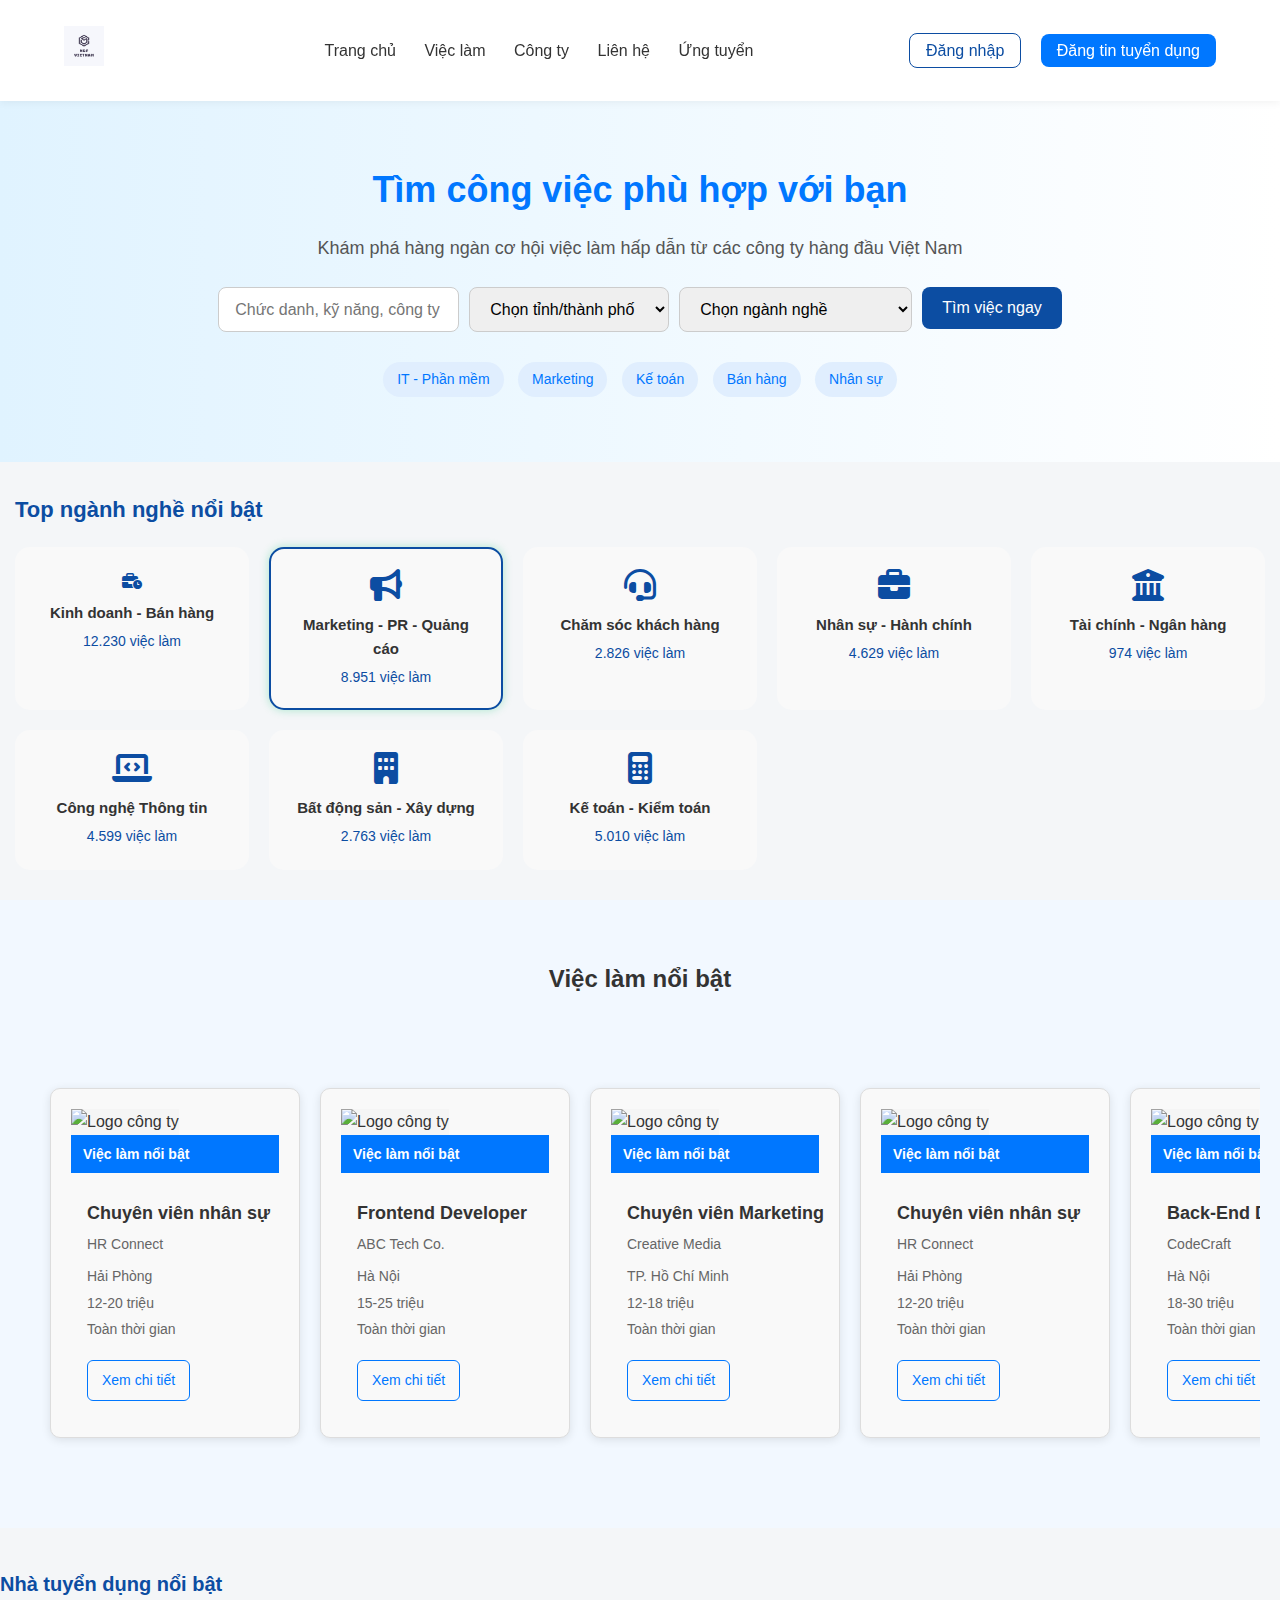
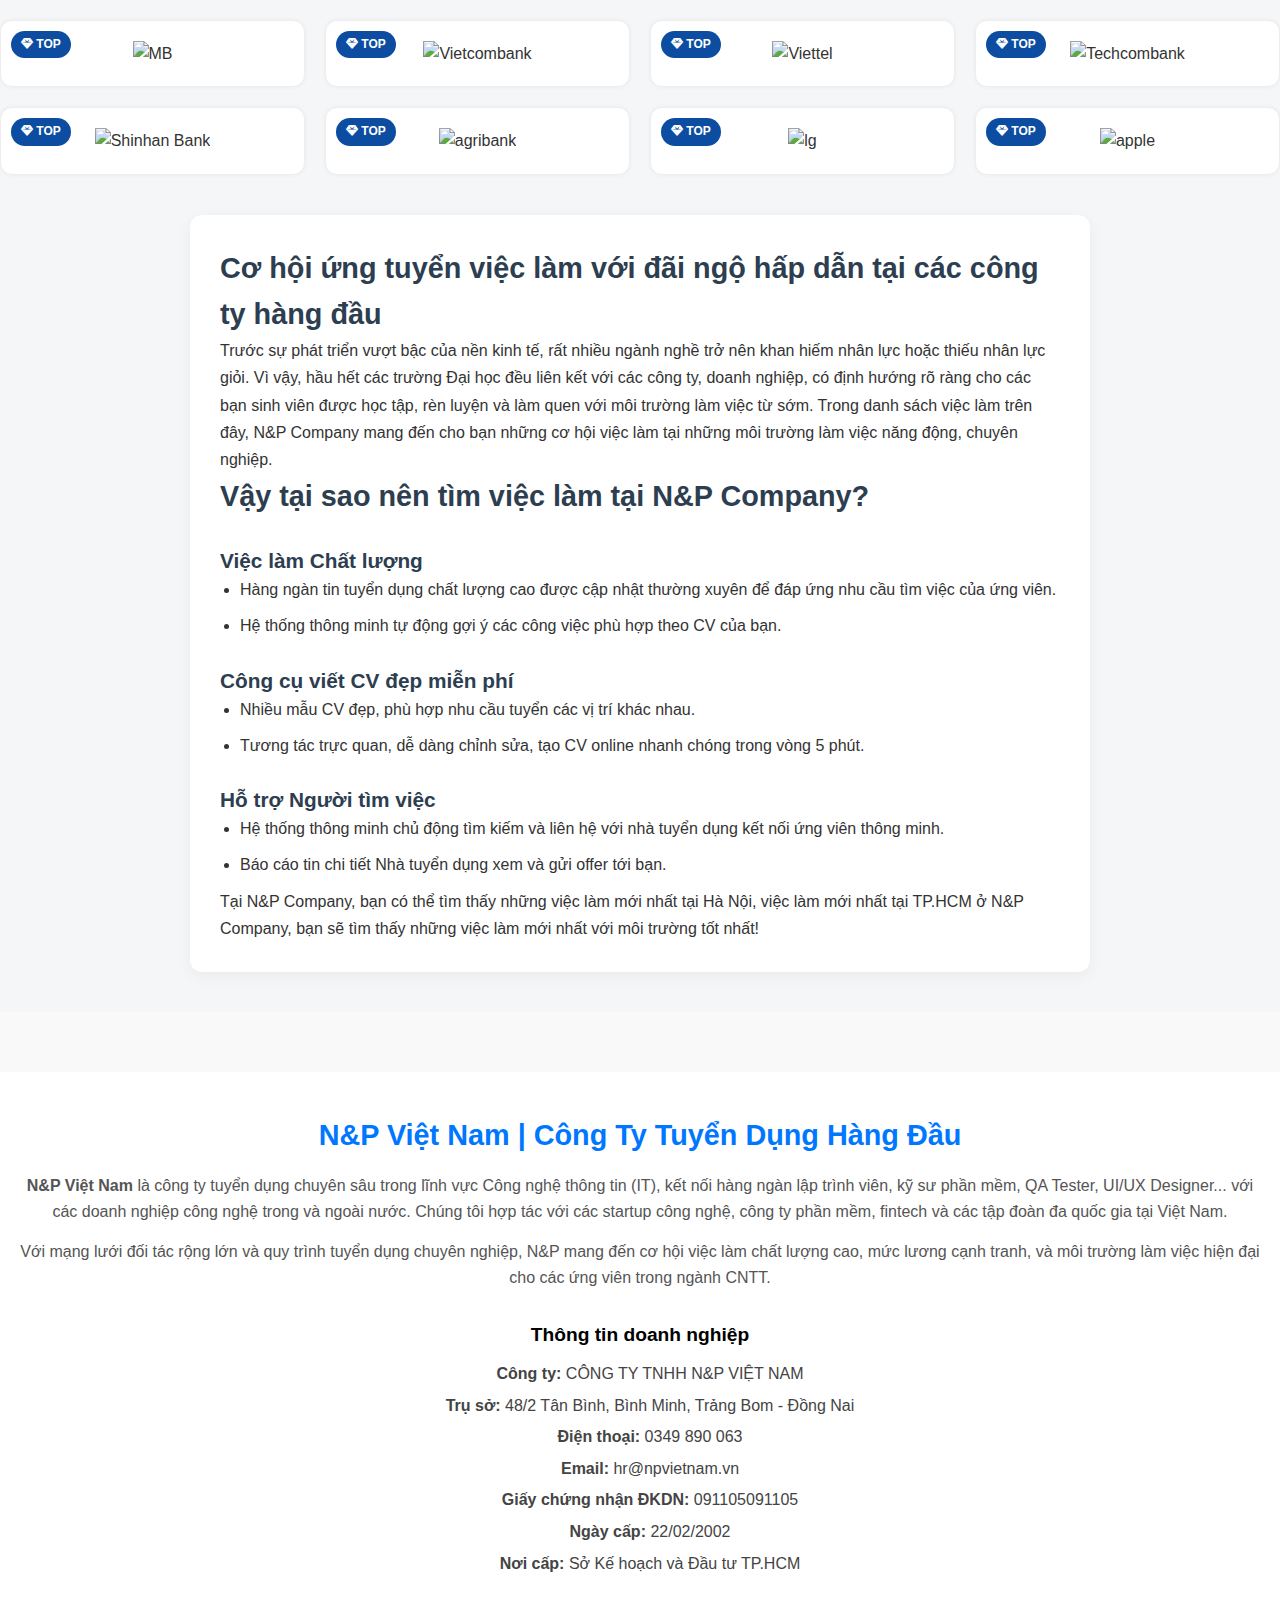
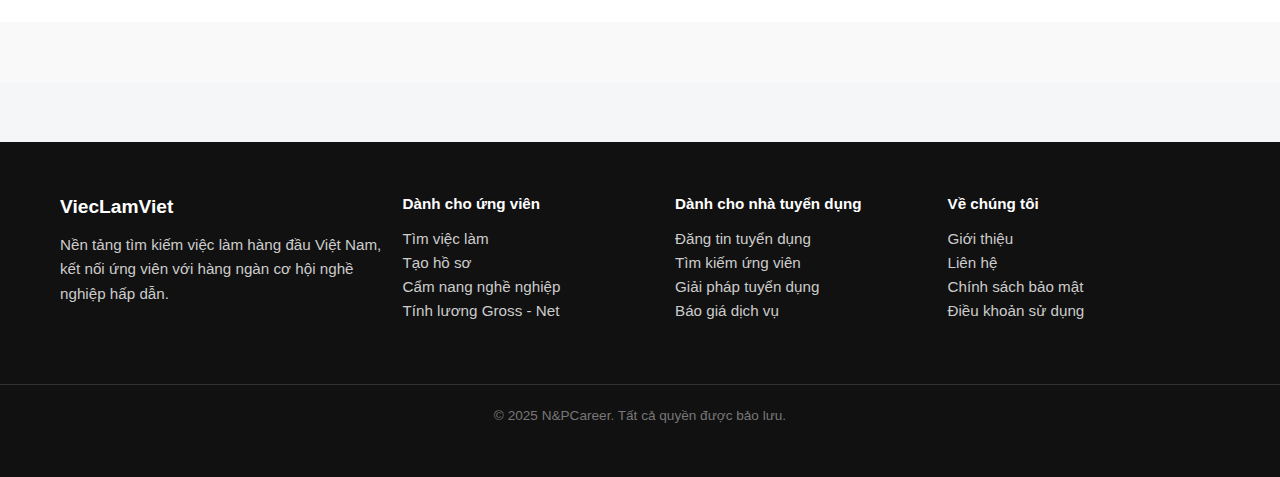
==== commit c1803eb6: "Update index.html" ====
--- a/index.html
+++ b/index.html
@@ -15,7 +15,7 @@
     
     <header class="header">
       <div class="container">
-        <div class="logo"><img src="../picturesource/N&P Vietnam.png" alt="N&P career" style="height: 40px;"></div>
+        <div class="logo"><img src="../N&P Vietnam.jpg" alt="N&P career" style="height: 40px;"></div>
 
         <div class="menu">
           <a href="index.html">Trang chủ</a>
@@ -593,4 +593,4 @@
       AOS.init();
     </script>
   </body>
-  </html>+  </html>
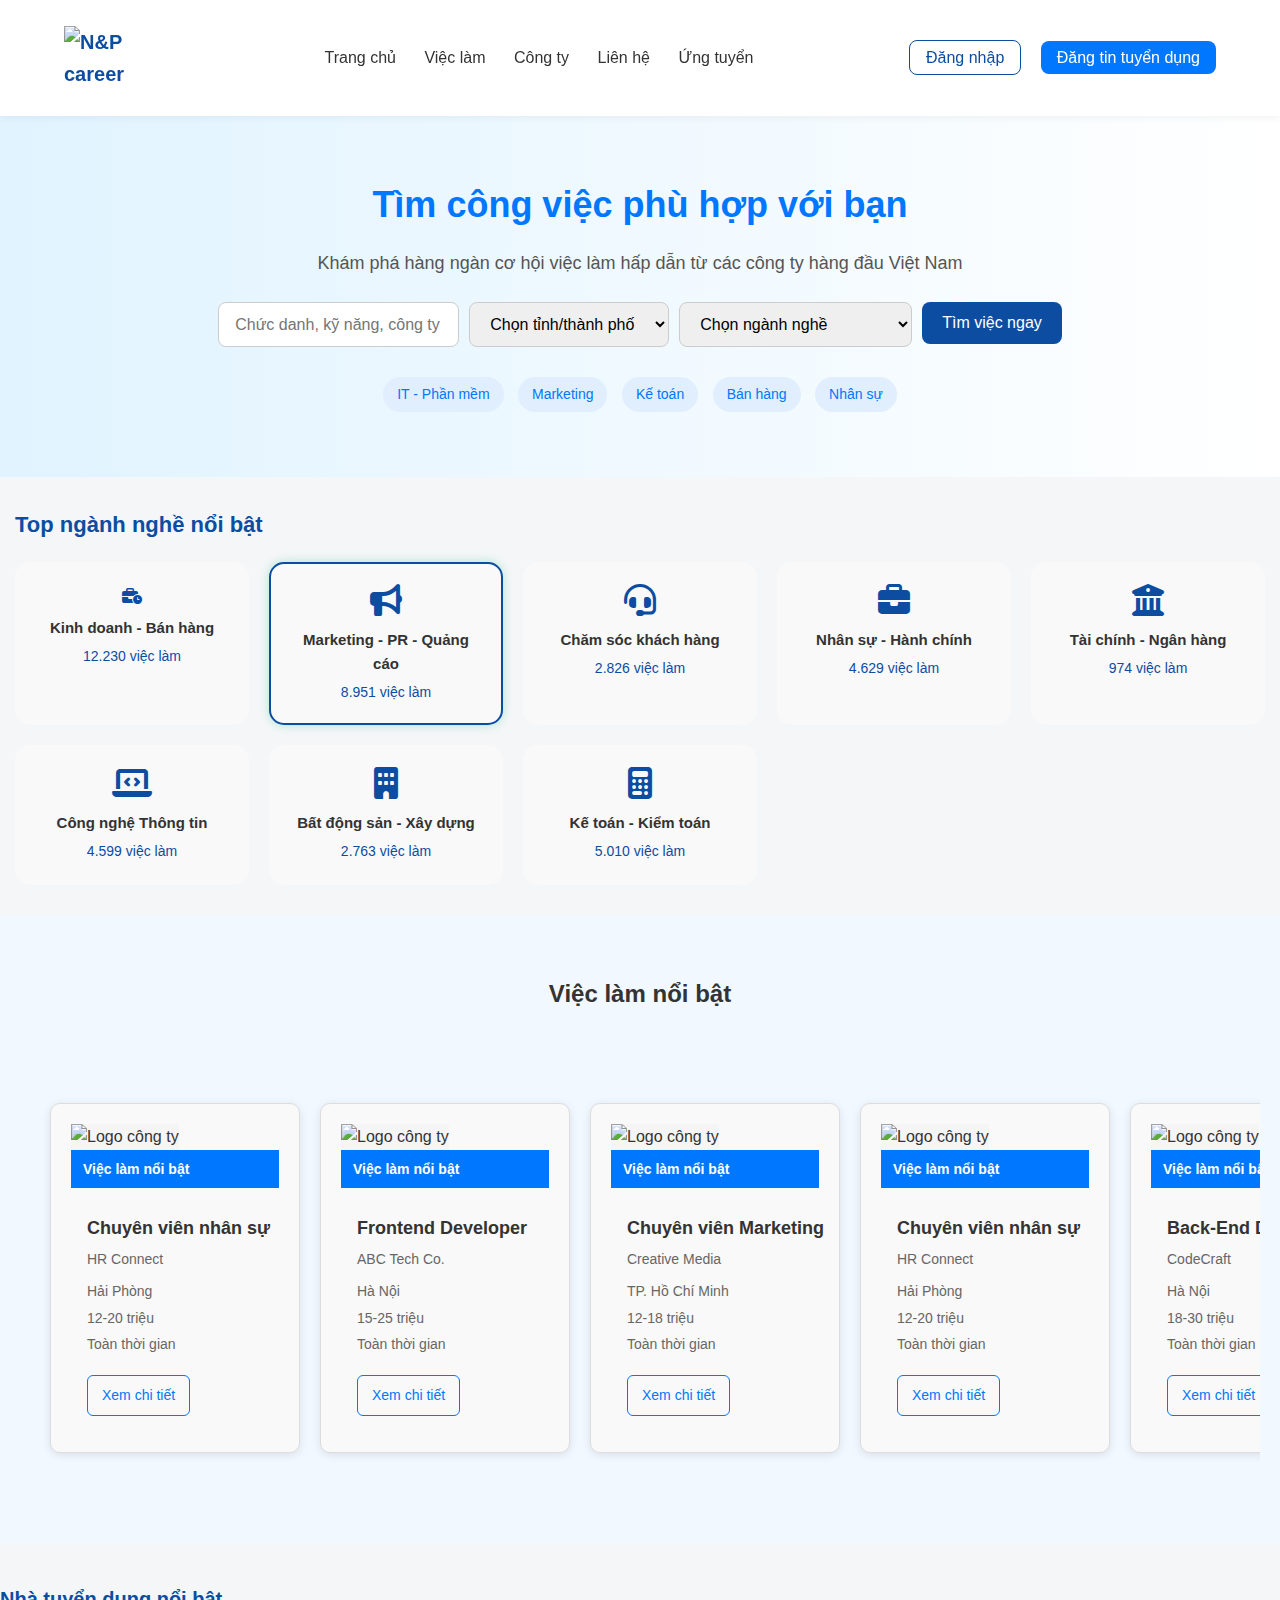
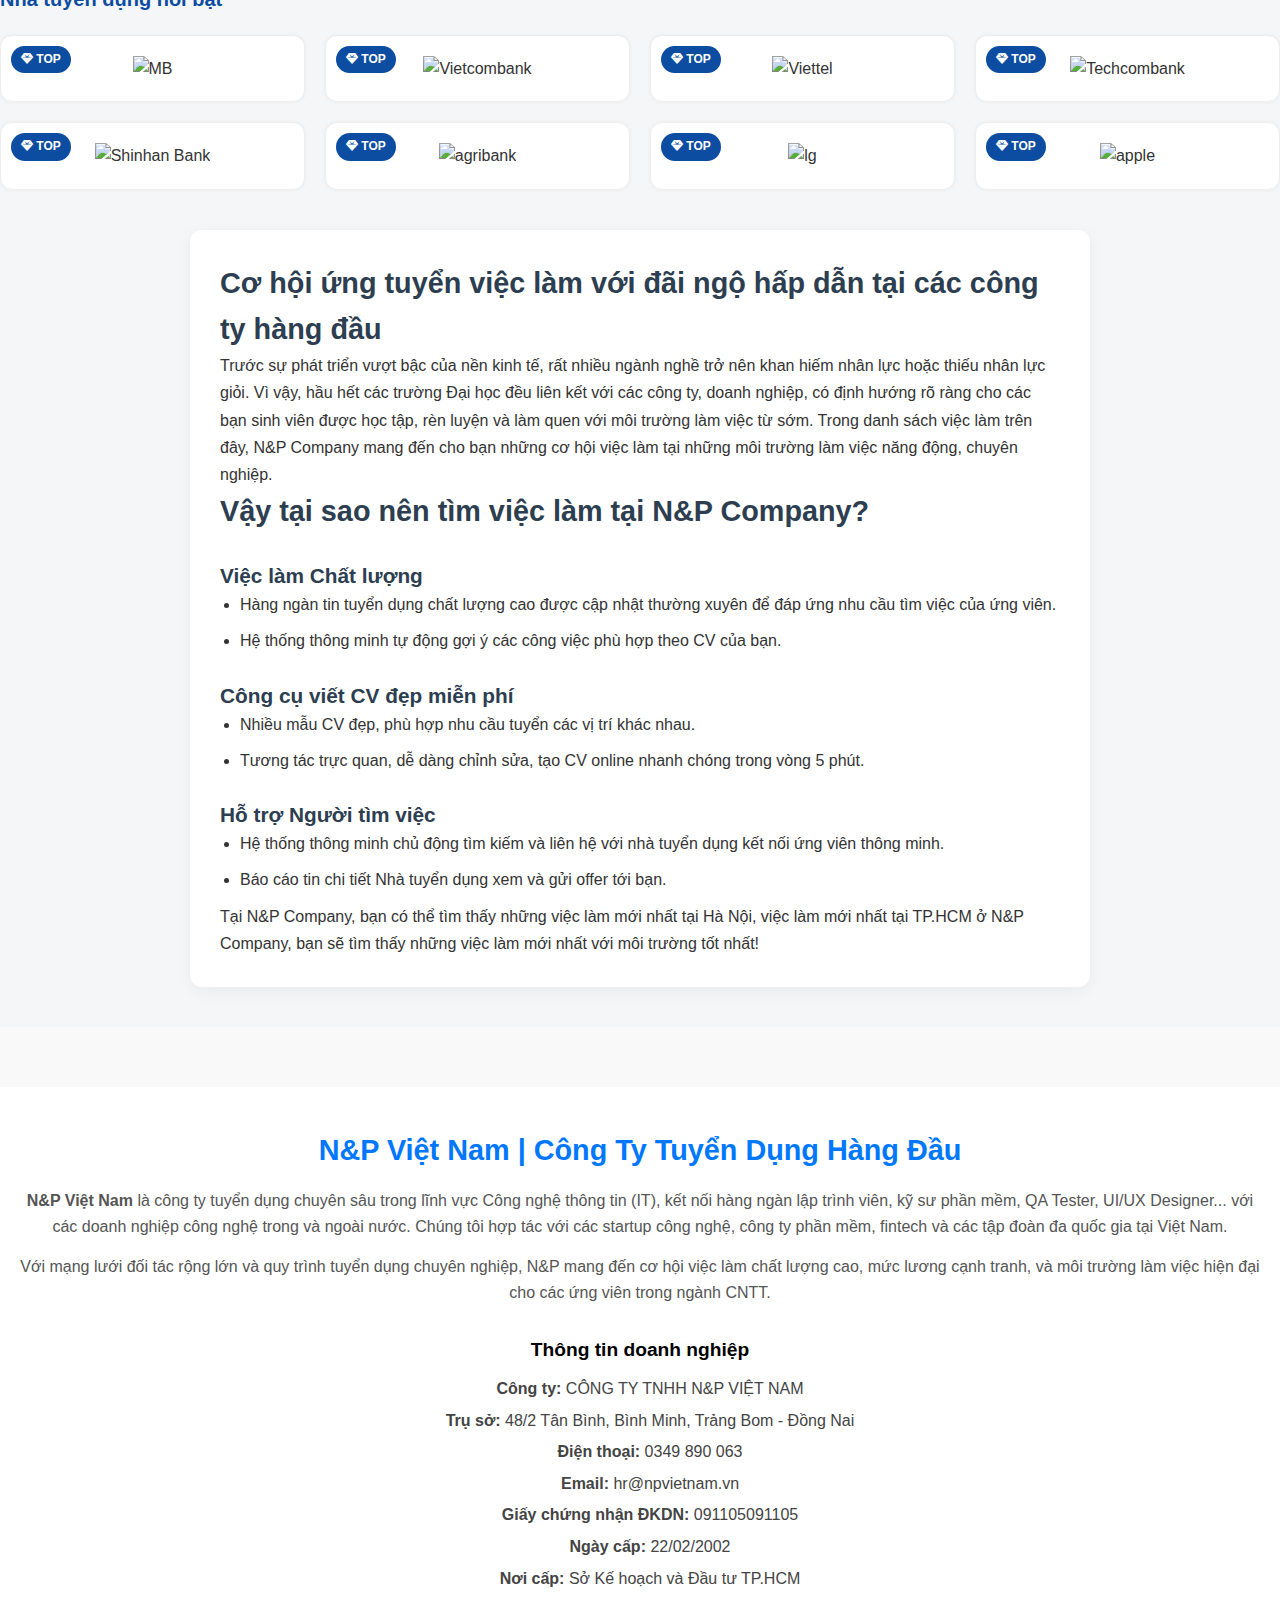
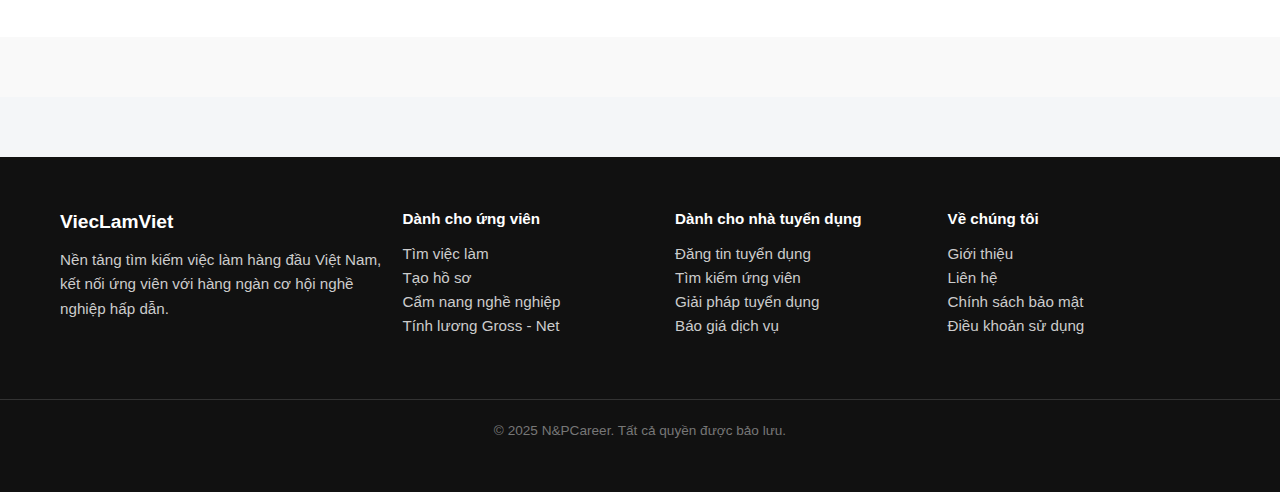
==== commit deb9a485: "Update index.html" ====
--- a/index.html
+++ b/index.html
@@ -15,7 +15,7 @@
     
     <header class="header">
       <div class="container">
-        <div class="logo"><img src="../N&P Vietnam.jpg" alt="N&P career" style="height: 40px;"></div>
+        <div class="logo"><img src="../project/N&P Vietnam.jpg" alt="N&P career" style="height: 40px;"></div>
 
         <div class="menu">
           <a href="index.html">Trang chủ</a>
@@ -195,7 +195,7 @@
         <div class="job-slider-wrapper">
           <div class="job-list">
             <div class="job-card">
-              <img src="../picturesource/vidia.jpg" alt="Logo công ty">
+              <img src="../project/vidia.jpg" alt="Logo công ty">
               <div class="job-card-header">Việc làm nổi bật</div>
               <div class="job-card-body">
                 <h3>Chuyên viên nhân sự</h3>
